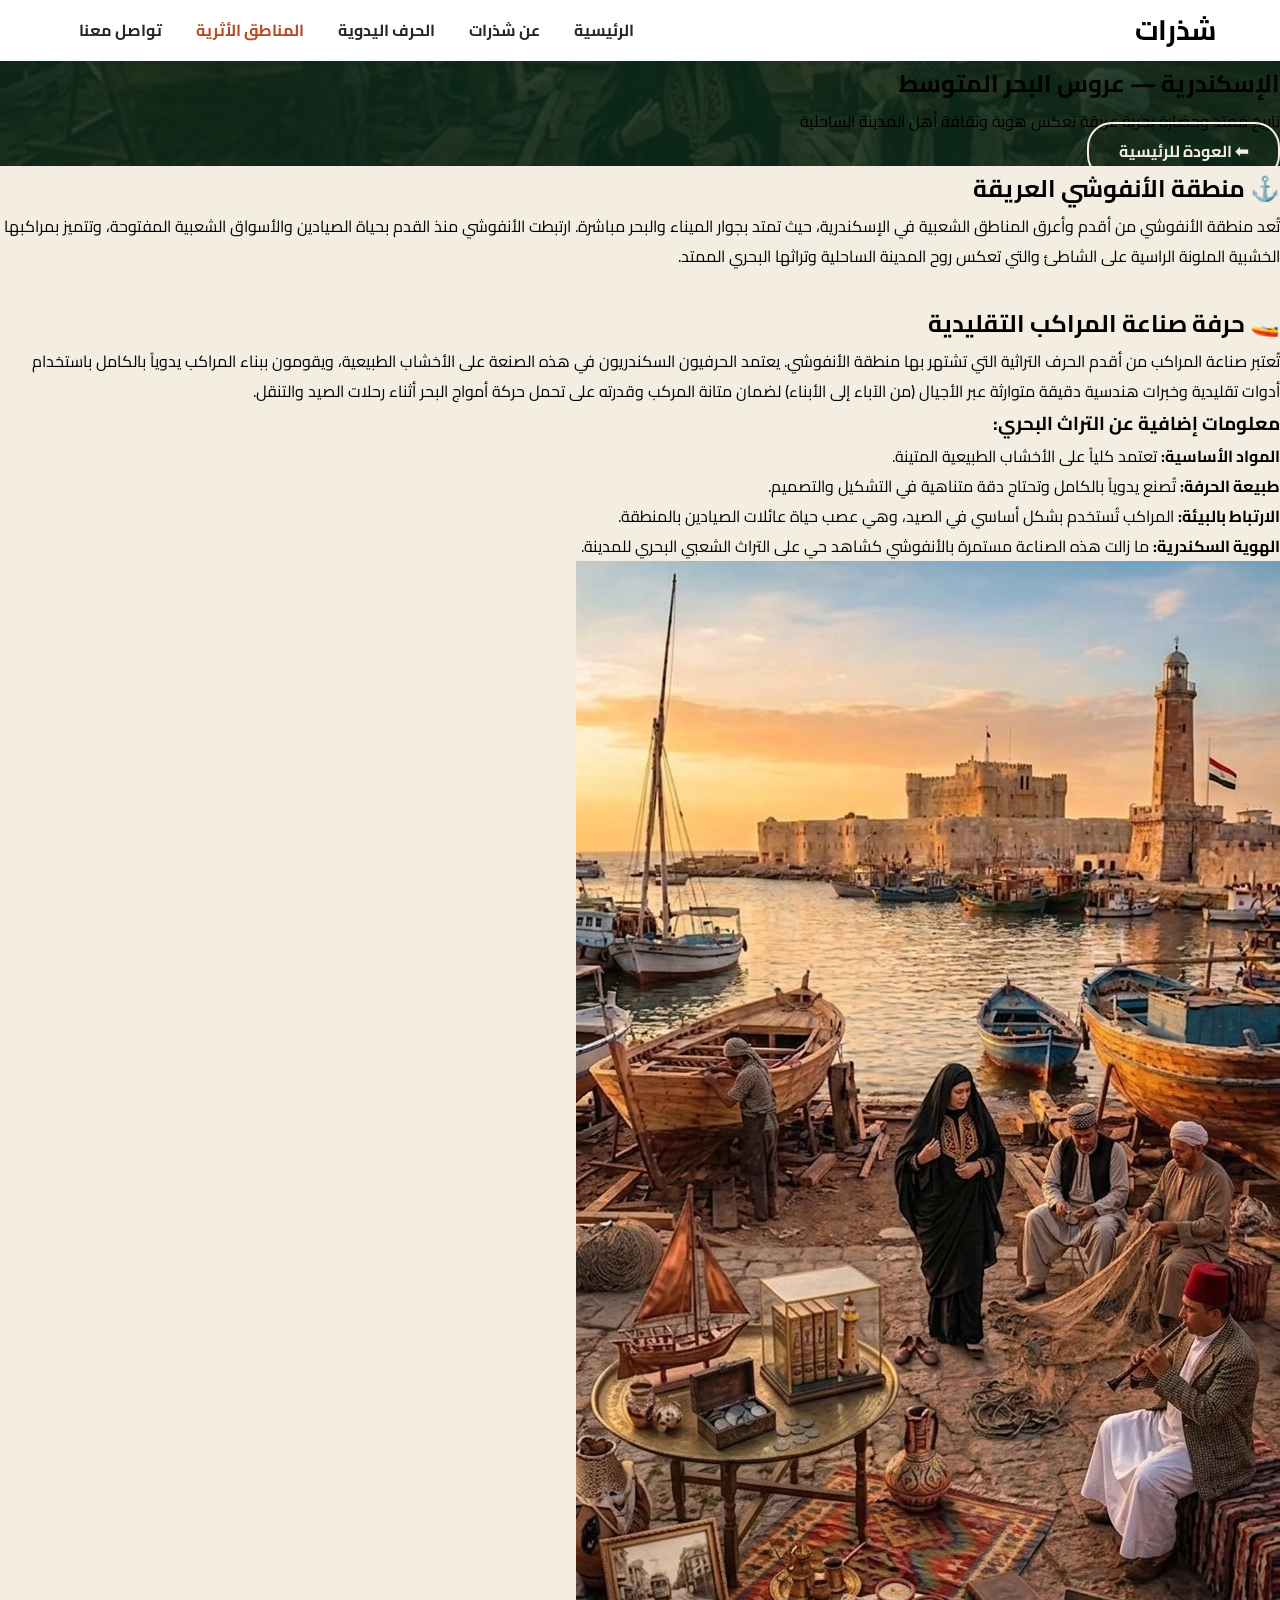
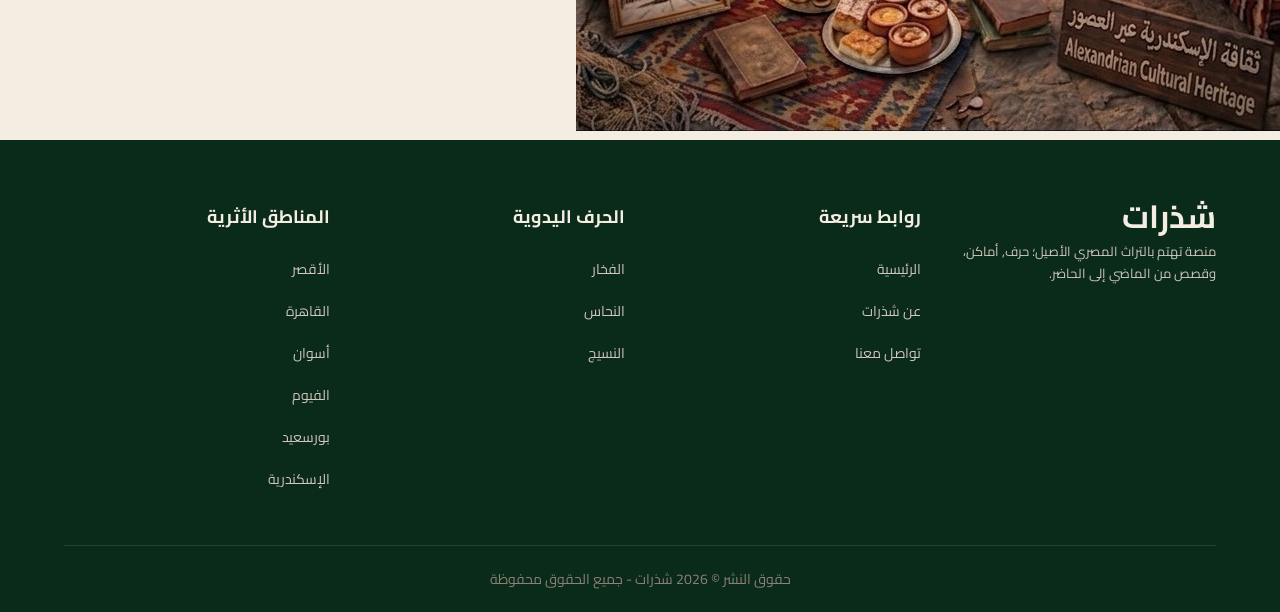
==== alexandria.html @ 28dd688f "craete" ====
<!DOCTYPE html>
<html lang="ar" dir="rtl">
<head>
    <meta charset="UTF-8">
    <meta name="viewport" content="width=device-width, initial-scale=1.0">
    <title>شذرات - الإسكندرية</title>
    <link rel="preconnect" href="https://fonts.googleapis.com">
    <link rel="preconnect" href="https://fonts.gstatic.com" crossorigin>
    <link href="https://fonts.googleapis.com/css2?family=Cairo:wght@400;700&display=swap" rel="stylesheet">
    <link rel="stylesheet" href="style.css">
</head>
<body>

    <header class="main-header">
        <div class="logo">شذرات</div>
        <nav class="nav-links">
            <a href="index.html">الرئيسية</a>
            <a href="#">عن شذرات</a>
            <a href="#">الحرف اليدوية</a>
            <a href="#" class="active">المناطق الأثرية</a>
            <a href="#">تواصل معنا</a>
        </nav>
        <button class="menu-toggle">☰</button>
    </header>

    <section class="internal-hero" style="background: linear-gradient(rgba(11, 43, 26, 0.85), rgba(11, 43, 26, 0.85)), url('images/alexandria.jpg') no-repeat center center/cover;">
        <div class="internal-hero-content">
            <h1>الإسكندرية — عروس البحر المتوسط</h1>
            <p>تاريخ ممتد وحضارة بحرية عريقة تعكس هوية وثقافة أهل المدينة الساحلية</p>
            <a href="index.html" class="btn btn-secondary">⬅ العودة للرئيسية</a>
        </div>
    </section>

    <section class="details-section">
        <div class="details-container">
            
            <div class="details-text">
                <h2>⚓ منطقة الأنفوشي العريقة</h2>
                <p>تُعد منطقة الأنفوشي من أقدم وأعرق المناطق الشعبية في الإسكندرية، حيث تمتد بجوار الميناء والبحر مباشرة. ارتبطت الأنفوشي منذ القدم بحياة الصيادين والأسواق الشعبية المفتوحة، وتتميز بمراكبها الخشبية الملونة الراسية على الشاطئ والتي تعكس روح المدينة الساحلية وتراثها البحري الممتد.</p>
                
                <br>

                <h2>🚤 حرفة صناعة المراكب التقليدية</h2>
                <p>تُعتبر صناعة المراكب من أقدم الحرف التراثية التي تشتهر بها منطقة الأنفوشي. يعتمد الحرفيون السكندريون في هذه الصنعة على الأخشاب الطبيعية، ويقومون ببناء المراكب يدوياً بالكامل باستخدام أدوات تقليدية وخبرات هندسية دقيقة متوارثة عبر الأجيال (من الآباء إلى الأبناء) لضمان متانة المركب وقدرته على تحمل حركة أمواج البحر أثناء رحلات الصيد والتنقل.</p>
                
                <h3>معلومات إضافية عن التراث البحري:</h3>
                <ul>
                    <li><strong>المواد الأساسية:</strong> تعتمد كلياً على الأخشاب الطبيعية المتينة.</li>
                    <li><strong>طبيعة الحرفة:</strong> تُصنع يدوياً بالكامل وتحتاج دقة متناهية في التشكيل والتصميم.</li>
                    <li><strong>الارتباط بالبيئة:</strong> المراكب تُستخدم بشكل أساسي في الصيد، وهي عصب حياة عائلات الصيادين بالمنطقة.</li>
                    <li><strong>الهوية السكندرية:</strong> ما زالت هذه الصناعة مستمرة بالأنفوشي كشاهد حي على التراث الشعبي البحري للمدينة.</li>
                </ul>
            </div>

            <div class="details-image">
                <img src="images/alexandria.jpg" alt="تراث الإسكندرية وصناعة المراكب">
            </div>

        </div>
    </section>

    <footer class="main-footer">
        <div class="footer-container">
            <div class="footer-col">
                <h3 class="footer-logo">شذرات</h3>
                <p>منصة تهتم بالتراث المصري الأصيل؛ حرف, أماكن، وقصص من الماضي إلى الحاضر.</p>
            </div>
            <div class="footer-col">
                <h4>روابط سريعة</h4>
                <ul>
                    <li><a href="index.html">الرئيسية</a></li>
                    <li><a href="#">عن شذرات</a></li>
                    <li><a href="#">تواصل معنا</a></li>
                </ul>
            </div>
            <div class="footer-col">
                <h4>الحرف اليدوية</h4>
                <ul>
                    <li><a href="#">الفخار</a></li>
                    <li><a href="#">النحاس</a></li>
                    <li><a href="#">النسيج</a></li>
                </ul>
            </div>
            <div class="footer-col">
                <h4>المناطق الأثرية</h4>
                <ul>
                    <li><a href="luxor.html">الأقصر</a></li>
                    <li><a href="cairo.html">القاهرة</a></li>
                    <li><a href="aswan.html">أسوان</a></li>
                    <li><a href="fayoum.html">الفيوم</a></li>
                    <li><a href="portsaid.html">بورسعيد</a></li>
                    <li><a href="alexandria.html">الإسكندرية</a></li>
                </ul>
            </div>
        </div>
        <div class="footer-bottom">
            <p>حقوق النشر © 2026 شذرات - جميع الحقوق محفوظة</p>
        </div>
    </footer>

</body>
</html>
---- style.css ----
/* ==========================================
   1. إعدادات عامة للموقع والخط
   ========================================== */
* {
    margin: 0;
    padding: 0;
    box-sizing: border-box;
    font-family: 'Cairo', sans-serif;
}

body {
    background-color: #f4ede2;
}

.brand-font {
    font-family: 'Reem Kufi', 'Cairo', sans-serif !important;
    color: #0b2b1a !important;
    font-weight: 700;
}

/* ==========================================
   2. الهيدر
   ========================================== */
.main-header {
    background-color: #ffffff;
    display: flex;
    justify-content: space-between;
    align-items: center;
    padding: 15px 5%;
    box-shadow: 0 2px 5px rgba(0,0,0,0.05);
    position: relative;
    z-index: 100;
}

.logo {
    font-size: 28px;
    font-weight: bold;
    text-align: center;
    line-height: 1.1;
}

.logo-en {
    display: block;
    font-family: 'Cairo', sans-serif !important;
    font-size: 9px;
    letter-spacing: 4px;
    color: #b94a24 !important;
    text-align: center;
    font-weight: 700;
    margin-top: 2px;
}

.nav-links a {
    text-decoration: none;
    color: #2c251e;
    margin: 0 15px;
    font-weight: 700;
    transition: color 0.3s;
}

.nav-links a:hover, .nav-links a.active {
    color: #b94a24;
}

.menu-toggle {
    display: none;
    font-size: 24px;
    background: none;
    border: none;
    cursor: pointer;
    color: #0b2b1a;
}

/* ==========================================
   3. Hero Section
   ========================================== */
.hero-section {
    background: linear-gradient(rgba(11, 43, 26, 0.45), rgba(11, 43, 26, 0.45)), 
                url('images/hero-bg.jpg') no-repeat center center/cover;
    min-height: 80vh; 
    display: flex;
    justify-content: center;
    align-items: center;
    text-align: center;
    padding: 40px 20px;
}

.hero-content {
    max-width: 700px;
}

.hero-title {
    font-size: 85px;
    margin-bottom: 15px;
    letter-spacing: 1px;
    color: #f4ede2 !important;
    text-shadow: 2px 4px 15px rgba(0, 0, 0, 0.6);
}

.hero-subtitle {
    font-size: 22px;
    color: #ffffff;
    margin-bottom: 40px;
    line-height: 1.8;
    text-shadow: 1px 2px 8px rgba(0, 0, 0, 0.5);
}

.hero-buttons {
    display: flex;
    justify-content: center;
    gap: 20px;
}

.btn {
    padding: 12px 30px;
    font-size: 16px;
    font-weight: bold;
    text-decoration: none;
    border-radius: 25px;
    transition: all 0.3s ease;
}

.btn-primary {
    background-color: #b94a24;
    color: #ffffff;
}

.btn-primary:hover {
    background-color: #9c3b1b;
}

.btn-secondary {
    background-color: transparent;
    color: #f4ede2;
    border: 2px solid #f4ede2;
}

.btn-secondary:hover {
    background-color: #f4ede2;
    color: #0b2b1a;
}

/* ==========================================
   4. شريط التصنيفات
   ========================================== */
.quick-categories {
    background-color: #0d291b;
    display: flex;
    justify-content: space-around;
    align-items: center;
    padding: 20px 8%;
    border-top: 1px solid rgba(255, 255, 255, 0.1);
}

.category-item {
    text-align: center;
    color: #f4ede2;
    cursor: pointer;
    transition: transform 0.3s ease, color 0.3s ease;
    padding: 10px;
}

.category-item:hover {
    transform: translateY(-5px);
    color: #b94a24;
}

.category-icon {
    font-size: 28px;
    display: block;
    margin-bottom: 8px;
}

.category-item p {
    font-size: 14px;
    font-weight: 700;
}

/* ==========================================
   5. قسم الحرف - سلايدر
   ========================================== */
.crafts-section {
    padding: 60px 5%;
    text-align: center;
    background-color: #f4ede2;
}

.section-title {
    font-size: 32px;
    color: #0b2b1a;
    margin-bottom: 10px;
    font-weight: 700;
}

.section-subtitle {
    font-size: 16px;
    color: #605244;
    margin-bottom: 40px;
}

/* السلايدر */
.slider-wrapper {
    position: relative;
    display: flex;
    align-items: center;
    gap: 10px;
}

.slider-btn {
    background-color: #ffffff;
    border: 1px solid #d1c7bd;
    border-radius: 50%;
    width: 44px;
    height: 44px;
    font-size: 18px;
    cursor: pointer;
    flex-shrink: 0;
    display: flex;
    align-items: center;
    justify-content: center;
    box-shadow: 0 2px 8px rgba(0,0,0,0.1);
    transition: all 0.3s;
    color: #0b2b1a;
    z-index: 2;
}

.slider-btn:hover {
    background-color: #0b2b1a;
    color: #f4ede2;
}

.crafts-slider {
    overflow: hidden;
    flex: 1;
}

.crafts-track {
    display: flex;
    gap: 20px;
    transition: transform 0.4s ease;
}

.craft-card {
    background-color: #2c251e;
    border-radius: 12px;
    overflow: hidden;
    box-shadow: 0 4px 15px rgba(0,0,0,0.15);
    transition: transform 0.3s ease;
    flex: 0 0 calc(25% - 15px);
    min-width: calc(25% - 15px);
}

.craft-card:hover {
    transform: translateY(-8px);
}

.card-img-container {
    height: 200px;
    overflow: hidden;
}

.card-img-container img {
    width: 100%;
    height: 100%;
    object-fit: cover;
}

.card-info {
    padding: 20px;
    text-align: right;
}

.card-info h3 {
    color: #f4ede2;
    font-size: 20px;
    margin-bottom: 8px;
}

.card-info p {
    color: #d1c7bd;
    font-size: 14px;
}

/* ==========================================
   5.5 قسم قصص وحكايات
   ========================================== */
.stories-section {
    padding: 0 5% 60px 5%;
    background-color: #f4ede2;
    display: grid;
    grid-template-columns: 1fr 1fr;
    gap: 25px;
    align-items: start;
}

/* بوكس قصص وحكايات (يسار) */
.stories-box {
    background-color: #ffffff;
    border-radius: 12px;
    padding: 25px;
    box-shadow: 0 2px 10px rgba(0,0,0,0.07);
}

.stories-box-header {
    display: flex;
    justify-content: space-between;
    align-items: center;
    margin-bottom: 20px;
}

.stories-box-header h3 {
    font-size: 20px;
    color: #0b2b1a;
    font-weight: 700;
}

.stories-box-header a {
    font-size: 13px;
    color: #b94a24;
    text-decoration: none;
    font-weight: 700;
    display: flex;
    align-items: center;
    gap: 4px;
}

.stories-box-header a:hover {
    text-decoration: underline;
}

.story-cards-row {
    display: grid;
    grid-template-columns: repeat(3, 1fr);
    gap: 12px;
}

.story-mini-card {
    border-radius: 8px;
    overflow: hidden;
    background-color: #f4ede2;
    text-decoration: none;
    transition: transform 0.3s;
    display: block;
}

.story-mini-card:hover {
    transform: translateY(-4px);
}

.story-mini-card img {
    width: 100%;
    height: 100px;
    object-fit: cover;
}

.story-mini-info {
    padding: 8px;
    text-align: right;
}

.story-mini-info h4 {
    font-size: 13px;
    color: #0b2b1a;
    font-weight: 700;
    margin-bottom: 4px;
    line-height: 1.4;
}

.story-mini-info p {
    font-size: 11px;
    color: #605244;
    line-height: 1.4;
    margin-bottom: 6px;
}

.story-mini-info span {
    font-size: 10px;
    color: #8c8075;
}

/* البوكس المميز (يمين) */
.featured-story {
    border-radius: 12px;
    overflow: hidden;
    position: relative;
    min-height: 250px;
    background: linear-gradient(rgba(11,43,26,0.5), rgba(11,43,26,0.7)),
                url('images/hero-bg.jpg') center/cover no-repeat;
    display: flex;
    flex-direction: column;
    justify-content: flex-end;
    padding: 25px;
    box-shadow: 0 4px 15px rgba(0,0,0,0.2);
}

.featured-story h3 {
    color: #f4ede2;
    font-size: 20px;
    font-weight: 700;
    margin-bottom: 10px;
    line-height: 1.5;
    text-align: right;
}

.featured-story p {
    color: #d1c7bd;
    font-size: 13px;
    line-height: 1.7;
    text-align: right;
    margin-bottom: 15px;
}

.btn-story {
    display: inline-block;
    padding: 8px 20px;
    border: 2px solid #f4ede2;
    color: #f4ede2;
    text-decoration: none;
    border-radius: 20px;
    font-size: 13px;
    font-weight: 700;
    transition: all 0.3s;
    align-self: flex-start;
}

.btn-story:hover {
    background-color: #f4ede2;
    color: #0b2b1a;
}

/* ==========================================
   5.6 أماكن تحكي التاريخ
   ========================================== */
.places-section {
    padding: 60px 5%;
    text-align: center;
    background-color: #f4ede2;
}

.places-grid {
    display: grid;
    grid-template-columns: repeat(auto-fit, minmax(220px, 1fr));
    gap: 20px;
}

.place-card {
    position: relative;
    height: 300px;
    border-radius: 12px;
    overflow: hidden;
    box-shadow: 0 4px 10px rgba(0,0,0,0.1);
    display: block;
    text-decoration: none;
}

.place-card img {
    width: 100%;
    height: 100%;
    object-fit: cover;
    transition: transform 0.5s ease;
}

.place-card:hover img {
    transform: scale(1.1);
}

.place-overlay {
    position: absolute;
    bottom: 0;
    left: 0;
    right: 0;
    background: linear-gradient(transparent, rgba(0, 0, 0, 0.8));
    padding: 20px;
    text-align: right;
}

.place-overlay h3 {
    color: #f4ede2;
    font-size: 22px;
    margin: 0;
}

/* ==========================================
   5.7 الفوتر
   ========================================== */
.main-footer {
    background-color: #0b2b1a;
    color: #d1c7bd;
    padding: 60px 5% 20px 5%;
}

.footer-container {
    display: flex;
    justify-content: space-between;
    flex-wrap: wrap;
    gap: 30px;
    border-bottom: 1px solid rgba(255,255,255,0.1);
    padding-bottom: 40px;
}

.footer-col {
    flex: 1;
    min-width: 160px;
}

.footer-logo {
    font-size: 32px;
    margin-bottom: 8px;
    color: #f4ede2 !important;
    line-height: 1;
    display: inline-block;
}

.footer-logo .logo-en {
    color: #f4ede2 !important;
    font-size: 9px;
    letter-spacing: 4px;
    margin-top: 2px;
    display: block;
    line-height: 1;
}

.footer-col p {
    font-size: 13px;
    line-height: 1.7;
    margin-bottom: 15px;
    color: #d1c7bd;
}

/* QR Code في الفوتر */
.qr-wrapper {
    margin-top: 12px;
}

.qr-label {
    font-size: 12px;
    color: #d1c7bd;
    margin-bottom: 8px;
}

.qr-img {
    width: 150px;
    height: 150px;
    object-fit: cover;
    border-radius: 8px;
    border: 2px solid rgba(255,255,255,0.15);
}

.footer-col h4 {
    color: #f4ede2;
    margin-bottom: 20px;
    font-size: 18px;
    position: relative;
}

.footer-col ul {
    list-style: none;
}

.footer-col ul li {
    margin-bottom: 12px;
}

.footer-col ul li a {
    color: #d1c7bd;
    text-decoration: none;
    transition: color 0.3s;
    font-size: 14px;
}

.footer-col ul li a:hover {
    color: #b94a24;
}

.footer-bottom {
    text-align: center;
    padding-top: 20px;
    font-size: 14px;
    color: #8c8075;
}

/* ==========================================
   6. موبايل وتابلت
   ========================================== */
@media (max-width: 768px) {
    .menu-toggle { display: block; }

    .nav-links {
        display: none;
        flex-direction: column;
        position: absolute;
        top: 100%;
        left: 0;
        right: 0;
        background-color: #ffffff;
        box-shadow: 0 4px 10px rgba(0, 0, 0, 0.1);
        padding: 15px 0;
        gap: 0;
        z-index: 999;
    }

    .nav-links.open { display: flex; }

    .nav-links a {
        margin: 0;
        padding: 12px 25px;
        width: 100%;
        text-align: right;
        border-bottom: 1px solid #f5f2eb;
    }

    .nav-links a:last-child { border-bottom: none; }

    .hero-title { font-size: 52px; }
    .hero-subtitle { font-size: 16px; }

    .hero-buttons { flex-direction: column; gap: 15px; }
    .btn { width: 100%; }

    .quick-categories {
        flex-wrap: wrap;
        justify-content: center;
        gap: 15px;
        padding: 20px;
    }

    .category-item { flex: 1 1 40%; }

    .craft-card { flex: 0 0 calc(50% - 10px); min-width: calc(50% - 10px); }

    .section-title { font-size: 26px; }

    .stories-section {
        grid-template-columns: 1fr;
    }

    .story-cards-row { grid-template-columns: repeat(2, 1fr); }

    .places-grid { grid-template-columns: repeat(2, 1fr); gap: 15px; }
    .place-overlay { text-align: center; }

    .footer-container { flex-direction: column; text-align: center; }
    .social-icons { justify-content: center; }
}

@media (max-width: 480px) {
    .craft-card { flex: 0 0 100%; min-width: 100%; }
    .places-grid { grid-template-columns: 1fr; }
    .story-cards-row { grid-template-columns: 1fr; }
}
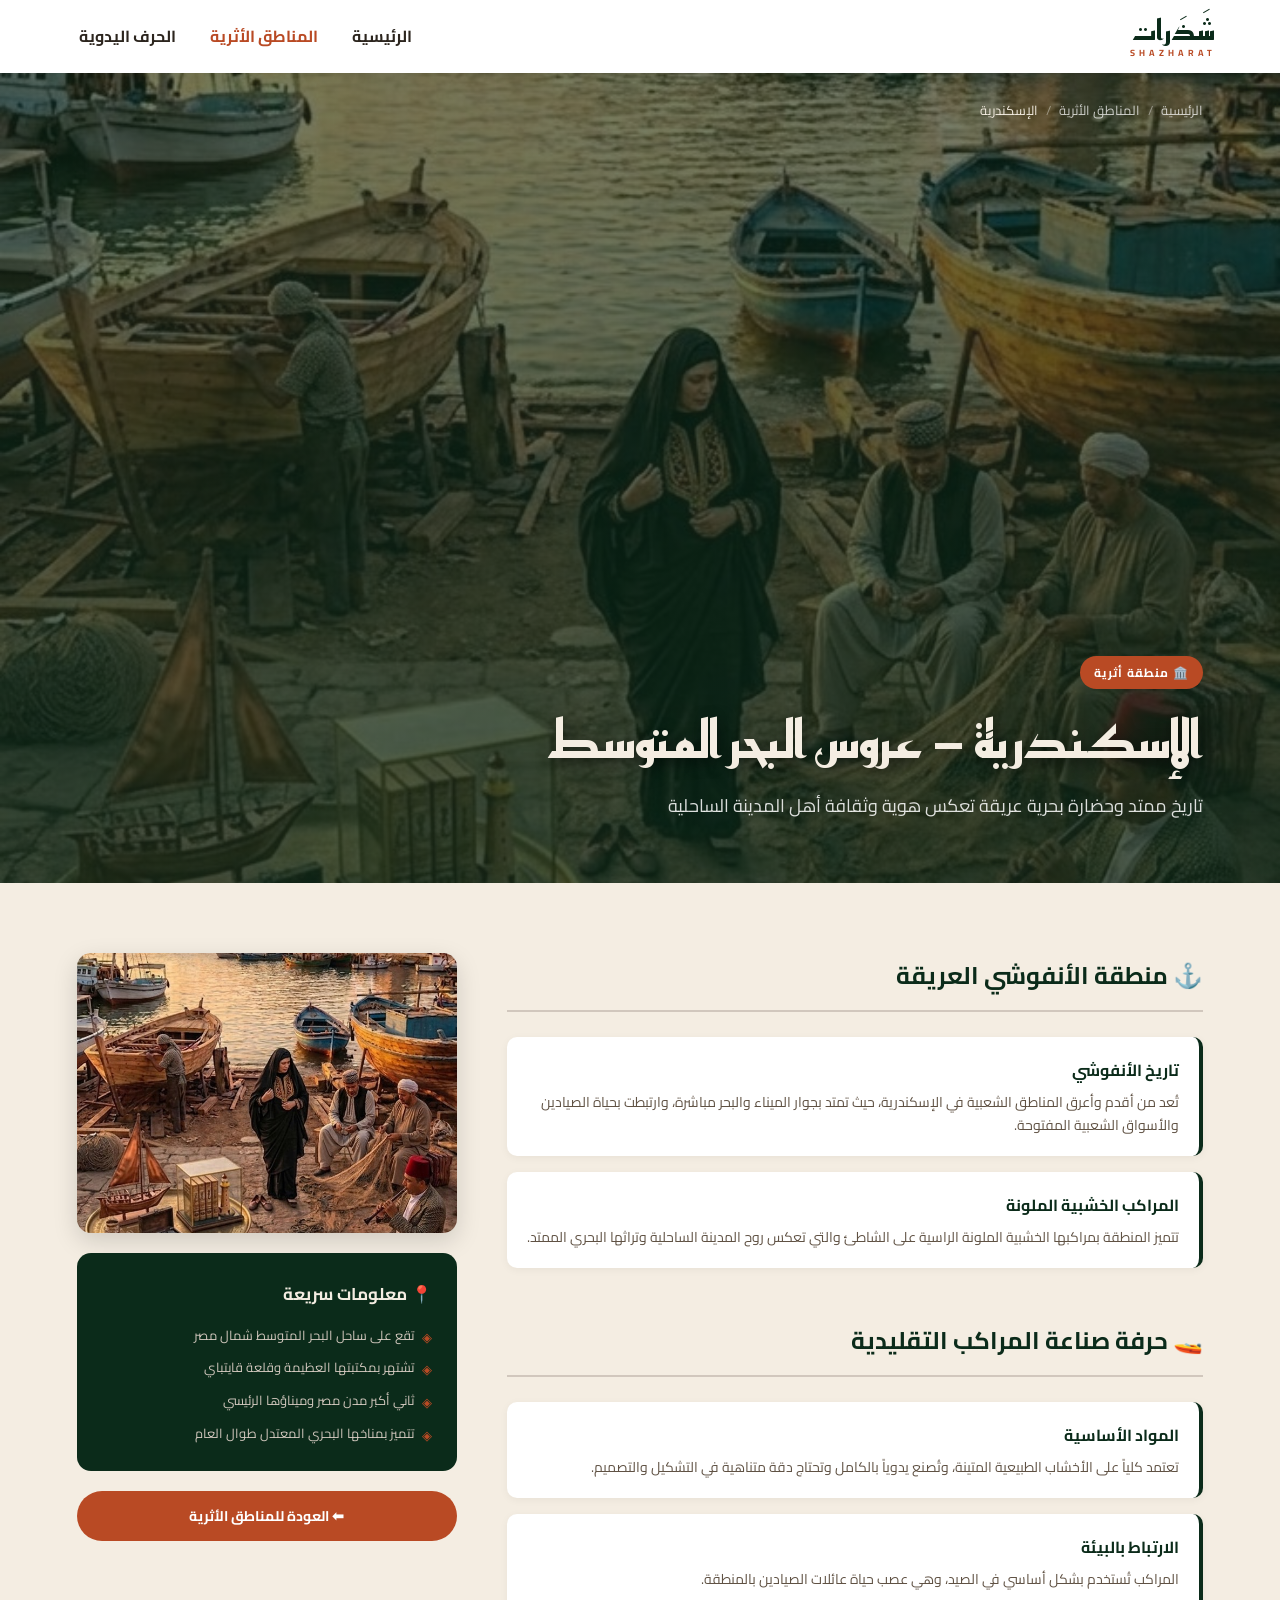
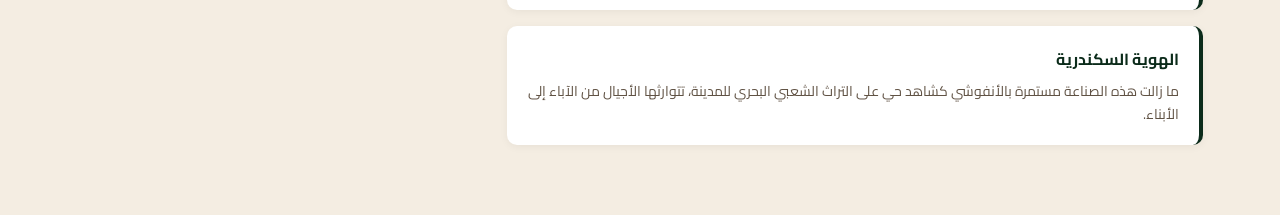
==== commit dd5b7302: "update" ====
--- a/alexandria.html
+++ b/alexandria.html
@@ -6,97 +6,119 @@
     <title>شذرات - الإسكندرية</title>
     <link rel="preconnect" href="https://fonts.googleapis.com">
     <link rel="preconnect" href="https://fonts.gstatic.com" crossorigin>
-    <link href="https://fonts.googleapis.com/css2?family=Cairo:wght@400;700&display=swap" rel="stylesheet">
+    <link href="https://fonts.googleapis.com/css2?family=Cairo:wght@400;700&family=Reem+Kufi:wght@700&display=swap" rel="stylesheet">
     <link rel="stylesheet" href="style.css">
+    <style>
+        html { scroll-behavior: smooth; }
+        .city-hero { position: relative; height: 90vh; background: linear-gradient(rgba(11,43,26,0.55), rgba(11,43,26,0.75)), url('images/alexandria.jpg') no-repeat center center/cover; display: flex; flex-direction: column; justify-content: flex-end; padding: 60px 6%; }
+        .breadcrumb { position: absolute; top: 25px; right: 6%; display: flex; gap: 8px; align-items: center; font-size: 13px; color: rgba(255,255,255,0.75); }
+        .breadcrumb a { color: rgba(255,255,255,0.75); text-decoration: none; transition: color 0.3s; }
+        .breadcrumb a:hover { color: #f4ede2; }
+        .breadcrumb span { color: rgba(255,255,255,0.4); }
+        .city-hero-content { max-width: 700px; }
+        .city-tag { display: inline-block; background-color: #b94a24; color: #fff; font-size: 12px; font-weight: 700; padding: 5px 14px; border-radius: 20px; margin-bottom: 18px; letter-spacing: 1px; }
+        .city-hero h1 { font-family: 'Reem Kufi', sans-serif; font-size: 52px; color: #f4ede2; line-height: 1.3; margin-bottom: 16px; text-shadow: 2px 4px 15px rgba(0,0,0,0.5); }
+        .city-hero p { font-size: 18px; color: rgba(255,255,255,0.85); line-height: 1.8; max-width: 550px; }
+        .city-body { background-color: #f4ede2; padding: 70px 6%; }
+        .city-grid { display: grid; grid-template-columns: 1fr 380px; gap: 50px; align-items: start; }
+        .city-section { margin-bottom: 50px; }
+        .city-section:last-child { margin-bottom: 0; }
+        .city-section-title { font-size: 24px; color: #0b2b1a; font-weight: 700; margin-bottom: 25px; padding-bottom: 12px; border-bottom: 2px solid #d1c7bd; display: flex; align-items: center; gap: 10px; }
+        .city-items { display: flex; flex-direction: column; gap: 16px; }
+        .city-item { background-color: #fff; border-radius: 10px; padding: 18px 20px; border-right: 4px solid #0b2b1a; box-shadow: 0 2px 8px rgba(0,0,0,0.05); transition: transform 0.3s, box-shadow 0.3s; }
+        .city-item:hover { transform: translateX(-5px); box-shadow: 0 4px 15px rgba(0,0,0,0.1); }
+        .city-item h3 { color: #0b2b1a; font-size: 16px; margin-bottom: 6px; font-weight: 700; }
+        .city-item p { color: #605244; font-size: 14px; line-height: 1.7; }
+        .city-sidebar { position: sticky; top: 30px; display: flex; flex-direction: column; gap: 20px; }
+        .sidebar-img { width: 100%; height: 280px; object-fit: cover; border-radius: 14px; box-shadow: 0 8px 25px rgba(0,0,0,0.15); }
+        .sidebar-card { background-color: #0b2b1a; border-radius: 14px; padding: 25px; color: #d1c7bd; }
+        .sidebar-card h4 { color: #f4ede2; font-size: 17px; margin-bottom: 15px; font-weight: 700; }
+        .sidebar-card ul { list-style: none; display: flex; flex-direction: column; gap: 10px; }
+        .sidebar-card ul li { font-size: 13px; display: flex; align-items: flex-start; gap: 8px; line-height: 1.6; }
+        .sidebar-card ul li::before { content: '◈'; color: #b94a24; flex-shrink: 0; margin-top: 2px; }
+        .back-btn { display: inline-flex; align-items: center; gap: 8px; background-color: #b94a24; color: #fff; text-decoration: none; padding: 12px 24px; border-radius: 25px; font-size: 14px; font-weight: 700; transition: background-color 0.3s; text-align: center; justify-content: center; }
+        .back-btn:hover { background-color: #9c3b1b; }
+        @media (max-width: 768px) { .city-hero { height: 70vh; padding: 40px 5%; } .city-hero h1 { font-size: 34px; } .city-hero p { font-size: 15px; } .city-body { padding: 40px 5%; } .city-grid { grid-template-columns: 1fr; gap: 30px; } .city-sidebar { position: static; } }
+    </style>
 </head>
 <body>
-
     <header class="main-header">
-        <div class="logo">شذرات</div>
-        <nav class="nav-links">
+        <div class="logo brand-font">شَذَرات<span class="logo-en">SHAZHARAT</span></div>
+        <nav class="nav-links" id="navLinks">
             <a href="index.html">الرئيسية</a>
-            <a href="#">عن شذرات</a>
-            <a href="#">الحرف اليدوية</a>
-            <a href="#" class="active">المناطق الأثرية</a>
-            <a href="#">تواصل معنا</a>
+            <a href="index.html#places-section" class="active">المناطق الأثرية</a>
+            <a href="crafts.html">الحرف اليدوية</a>
         </nav>
-        <button class="menu-toggle">☰</button>
+        <button class="menu-toggle" id="menuToggle">☰</button>
     </header>
 
-    <section class="internal-hero" style="background: linear-gradient(rgba(11, 43, 26, 0.85), rgba(11, 43, 26, 0.85)), url('images/alexandria.jpg') no-repeat center center/cover;">
-        <div class="internal-hero-content">
+    <section class="city-hero">
+        <div class="breadcrumb">
+            <a href="index.html">الرئيسية</a><span>/</span>
+            <a href="index.html#places-section">المناطق الأثرية</a><span>/</span>
+            <span style="color:#f4ede2;">الإسكندرية</span>
+        </div>
+        <div class="city-hero-content">
+            <span class="city-tag">🏛️ منطقة أثرية</span>
             <h1>الإسكندرية — عروس البحر المتوسط</h1>
             <p>تاريخ ممتد وحضارة بحرية عريقة تعكس هوية وثقافة أهل المدينة الساحلية</p>
-            <a href="index.html" class="btn btn-secondary">⬅ العودة للرئيسية</a>
         </div>
     </section>
 
-    <section class="details-section">
-        <div class="details-container">
-            
-            <div class="details-text">
-                <h2>⚓ منطقة الأنفوشي العريقة</h2>
-                <p>تُعد منطقة الأنفوشي من أقدم وأعرق المناطق الشعبية في الإسكندرية، حيث تمتد بجوار الميناء والبحر مباشرة. ارتبطت الأنفوشي منذ القدم بحياة الصيادين والأسواق الشعبية المفتوحة، وتتميز بمراكبها الخشبية الملونة الراسية على الشاطئ والتي تعكس روح المدينة الساحلية وتراثها البحري الممتد.</p>
-                
-                <br>
-
-                <h2>🚤 حرفة صناعة المراكب التقليدية</h2>
-                <p>تُعتبر صناعة المراكب من أقدم الحرف التراثية التي تشتهر بها منطقة الأنفوشي. يعتمد الحرفيون السكندريون في هذه الصنعة على الأخشاب الطبيعية، ويقومون ببناء المراكب يدوياً بالكامل باستخدام أدوات تقليدية وخبرات هندسية دقيقة متوارثة عبر الأجيال (من الآباء إلى الأبناء) لضمان متانة المركب وقدرته على تحمل حركة أمواج البحر أثناء رحلات الصيد والتنقل.</p>
-                
-                <h3>معلومات إضافية عن التراث البحري:</h3>
-                <ul>
-                    <li><strong>المواد الأساسية:</strong> تعتمد كلياً على الأخشاب الطبيعية المتينة.</li>
-                    <li><strong>طبيعة الحرفة:</strong> تُصنع يدوياً بالكامل وتحتاج دقة متناهية في التشكيل والتصميم.</li>
-                    <li><strong>الارتباط بالبيئة:</strong> المراكب تُستخدم بشكل أساسي في الصيد، وهي عصب حياة عائلات الصيادين بالمنطقة.</li>
-                    <li><strong>الهوية السكندرية:</strong> ما زالت هذه الصناعة مستمرة بالأنفوشي كشاهد حي على التراث الشعبي البحري للمدينة.</li>
-                </ul>
+    <div class="city-body">
+        <div class="city-grid">
+            <div class="city-content">
+                <div class="city-section">
+                    <h2 class="city-section-title">⚓ منطقة الأنفوشي العريقة</h2>
+                    <div class="city-items">
+                        <div class="city-item">
+                            <h3>تاريخ الأنفوشي</h3>
+                            <p>تُعد من أقدم وأعرق المناطق الشعبية في الإسكندرية، حيث تمتد بجوار الميناء والبحر مباشرة، وارتبطت بحياة الصيادين والأسواق الشعبية المفتوحة.</p>
+                        </div>
+                        <div class="city-item">
+                            <h3>المراكب الخشبية الملونة</h3>
+                            <p>تتميز المنطقة بمراكبها الخشبية الملونة الراسية على الشاطئ والتي تعكس روح المدينة الساحلية وتراثها البحري الممتد.</p>
+                        </div>
+                    </div>
+                </div>
+                <div class="city-section">
+                    <h2 class="city-section-title">🚤 حرفة صناعة المراكب التقليدية</h2>
+                    <div class="city-items">
+                        <div class="city-item">
+                            <h3>المواد الأساسية</h3>
+                            <p>تعتمد كلياً على الأخشاب الطبيعية المتينة، وتُصنع يدوياً بالكامل وتحتاج دقة متناهية في التشكيل والتصميم.</p>
+                        </div>
+                        <div class="city-item">
+                            <h3>الارتباط بالبيئة</h3>
+                            <p>المراكب تُستخدم بشكل أساسي في الصيد، وهي عصب حياة عائلات الصيادين بالمنطقة.</p>
+                        </div>
+                        <div class="city-item">
+                            <h3>الهوية السكندرية</h3>
+                            <p>ما زالت هذه الصناعة مستمرة بالأنفوشي كشاهد حي على التراث الشعبي البحري للمدينة، تتوارثها الأجيال من الآباء إلى الأبناء.</p>
+                        </div>
+                    </div>
+                </div>
             </div>
-
-            <div class="details-image">
-                <img src="images/alexandria.jpg" alt="تراث الإسكندرية وصناعة المراكب">
-            </div>
-
-        </div>
-    </section>
-
-    <footer class="main-footer">
-        <div class="footer-container">
-            <div class="footer-col">
-                <h3 class="footer-logo">شذرات</h3>
-                <p>منصة تهتم بالتراث المصري الأصيل؛ حرف, أماكن، وقصص من الماضي إلى الحاضر.</p>
-            </div>
-            <div class="footer-col">
-                <h4>روابط سريعة</h4>
-                <ul>
-                    <li><a href="index.html">الرئيسية</a></li>
-                    <li><a href="#">عن شذرات</a></li>
-                    <li><a href="#">تواصل معنا</a></li>
-                </ul>
-            </div>
-            <div class="footer-col">
-                <h4>الحرف اليدوية</h4>
-                <ul>
-                    <li><a href="#">الفخار</a></li>
-                    <li><a href="#">النحاس</a></li>
-                    <li><a href="#">النسيج</a></li>
-                </ul>
-            </div>
-            <div class="footer-col">
-                <h4>المناطق الأثرية</h4>
-                <ul>
-                    <li><a href="luxor.html">الأقصر</a></li>
-                    <li><a href="cairo.html">القاهرة</a></li>
-                    <li><a href="aswan.html">أسوان</a></li>
-                    <li><a href="fayoum.html">الفيوم</a></li>
-                    <li><a href="portsaid.html">بورسعيد</a></li>
-                    <li><a href="alexandria.html">الإسكندرية</a></li>
-                </ul>
+            <div class="city-sidebar">
+                <img src="images/alexandria.jpg" alt="الإسكندرية" class="sidebar-img">
+                <div class="sidebar-card">
+                    <h4>📍 معلومات سريعة</h4>
+                    <ul>
+                        <li>تقع على ساحل البحر المتوسط شمال مصر</li>
+                        <li>تشتهر بمكتبتها العظيمة وقلعة قايتباي</li>
+                        <li>ثاني أكبر مدن مصر وميناؤها الرئيسي</li>
+                        <li>تتميز بمناخها البحري المعتدل طوال العام</li>
+                    </ul>
+                </div>
+                <a href="index.html#places-section" class="back-btn">⬅ العودة للمناطق الأثرية</a>
             </div>
         </div>
-        <div class="footer-bottom">
-            <p>حقوق النشر © 2026 شذرات - جميع الحقوق محفوظة</p>
-        </div>
-    </footer>
+    </div>
 
+    <script>
+        const menuToggle = document.getElementById("menuToggle");
+        const navLinks = document.getElementById("navLinks");
+        if (menuToggle) menuToggle.onclick = function() { navLinks.classList.toggle("open"); }
+    </script>
 </body>
 </html>
